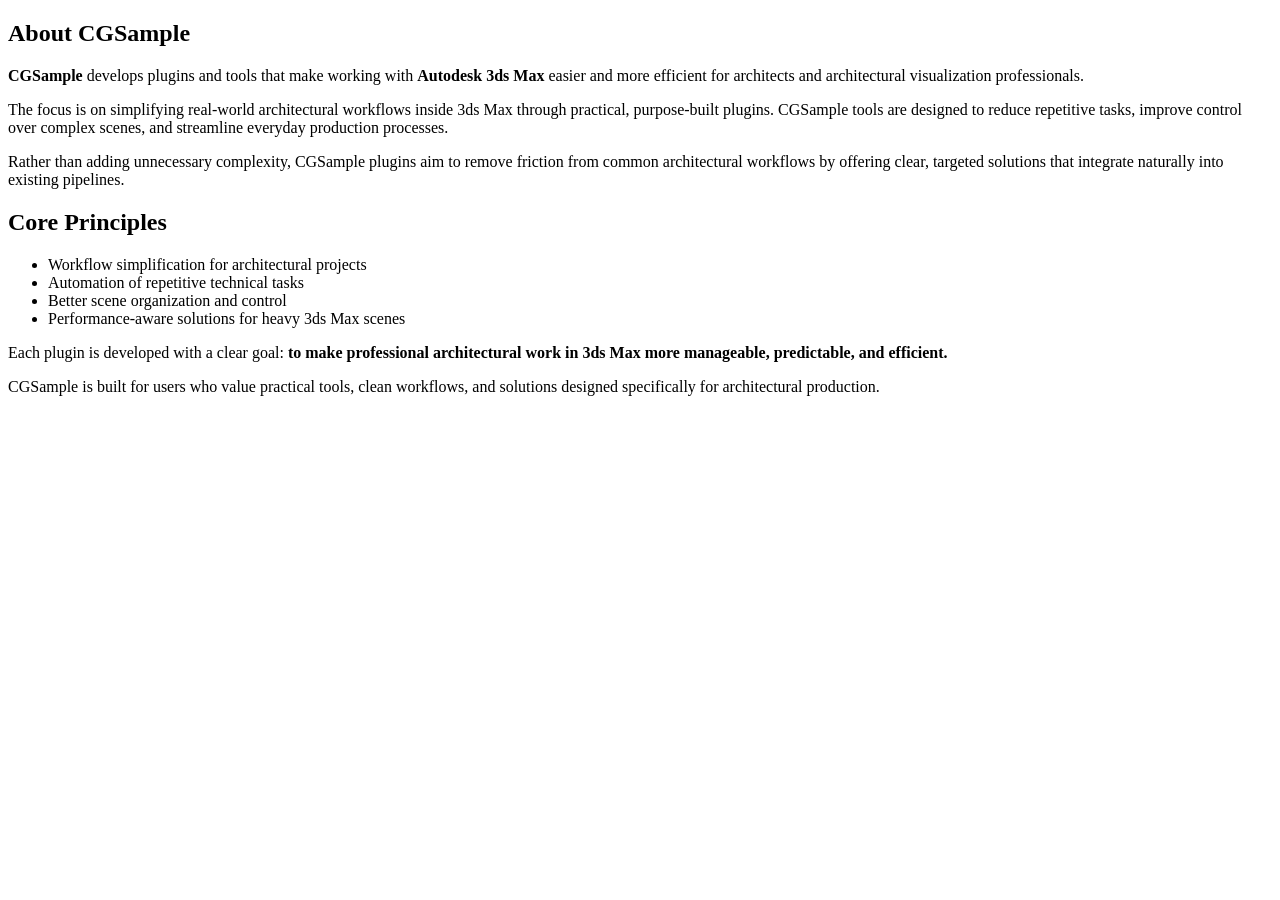
==== about.html @ 7f1b4add "Create about.html" ====
<!DOCTYPE html>
<html lang="en">
<head>
  <meta charset="UTF-8" />
  <meta name="viewport" content="width=device-width, initial-scale=1.0" />
  <title>About CGSample</title>
  <meta name="description" content="CGSample develops plugins that simplify architectural workflows in Autodesk 3ds Max for architects and archviz professionals." />
</head>
<body>

  <main class="about">
    <section class="container">
      <h1>About CGSample</h1>

      <p>
        <strong>CGSample</strong> develops plugins and tools that make working with
        <strong>Autodesk 3ds Max</strong> easier and more efficient for architects and
        architectural visualization professionals.
      </p>

      <p>
        The focus is on simplifying real-world architectural workflows inside 3ds Max
        through practical, purpose-built plugins. CGSample tools are designed to reduce
        repetitive tasks, improve control over complex scenes, and streamline everyday
        production processes.
      </p>

      <p>
        Rather than adding unnecessary complexity, CGSample plugins aim to remove friction
        from common architectural workflows by offering clear, targeted solutions that
        integrate naturally into existing pipelines.
      </p>

      <h2>Core Principles</h2>
      <ul>
        <li>Workflow simplification for architectural projects</li>
        <li>Automation of repetitive technical tasks</li>
        <li>Better scene organization and control</li>
        <li>Performance-aware solutions for heavy 3ds Max scenes</li>
      </ul>

      <p>
        Each plugin is developed with a clear goal:
        <strong>to make professional architectural work in 3ds Max more manageable,
        predictable, and efficient.</strong>
      </p>

      <p>
        CGSample is built for users who value practical tools, clean workflows, and
        solutions designed specifically for architectural production.
      </p>
    </section>
  </main>

</body>
</html>
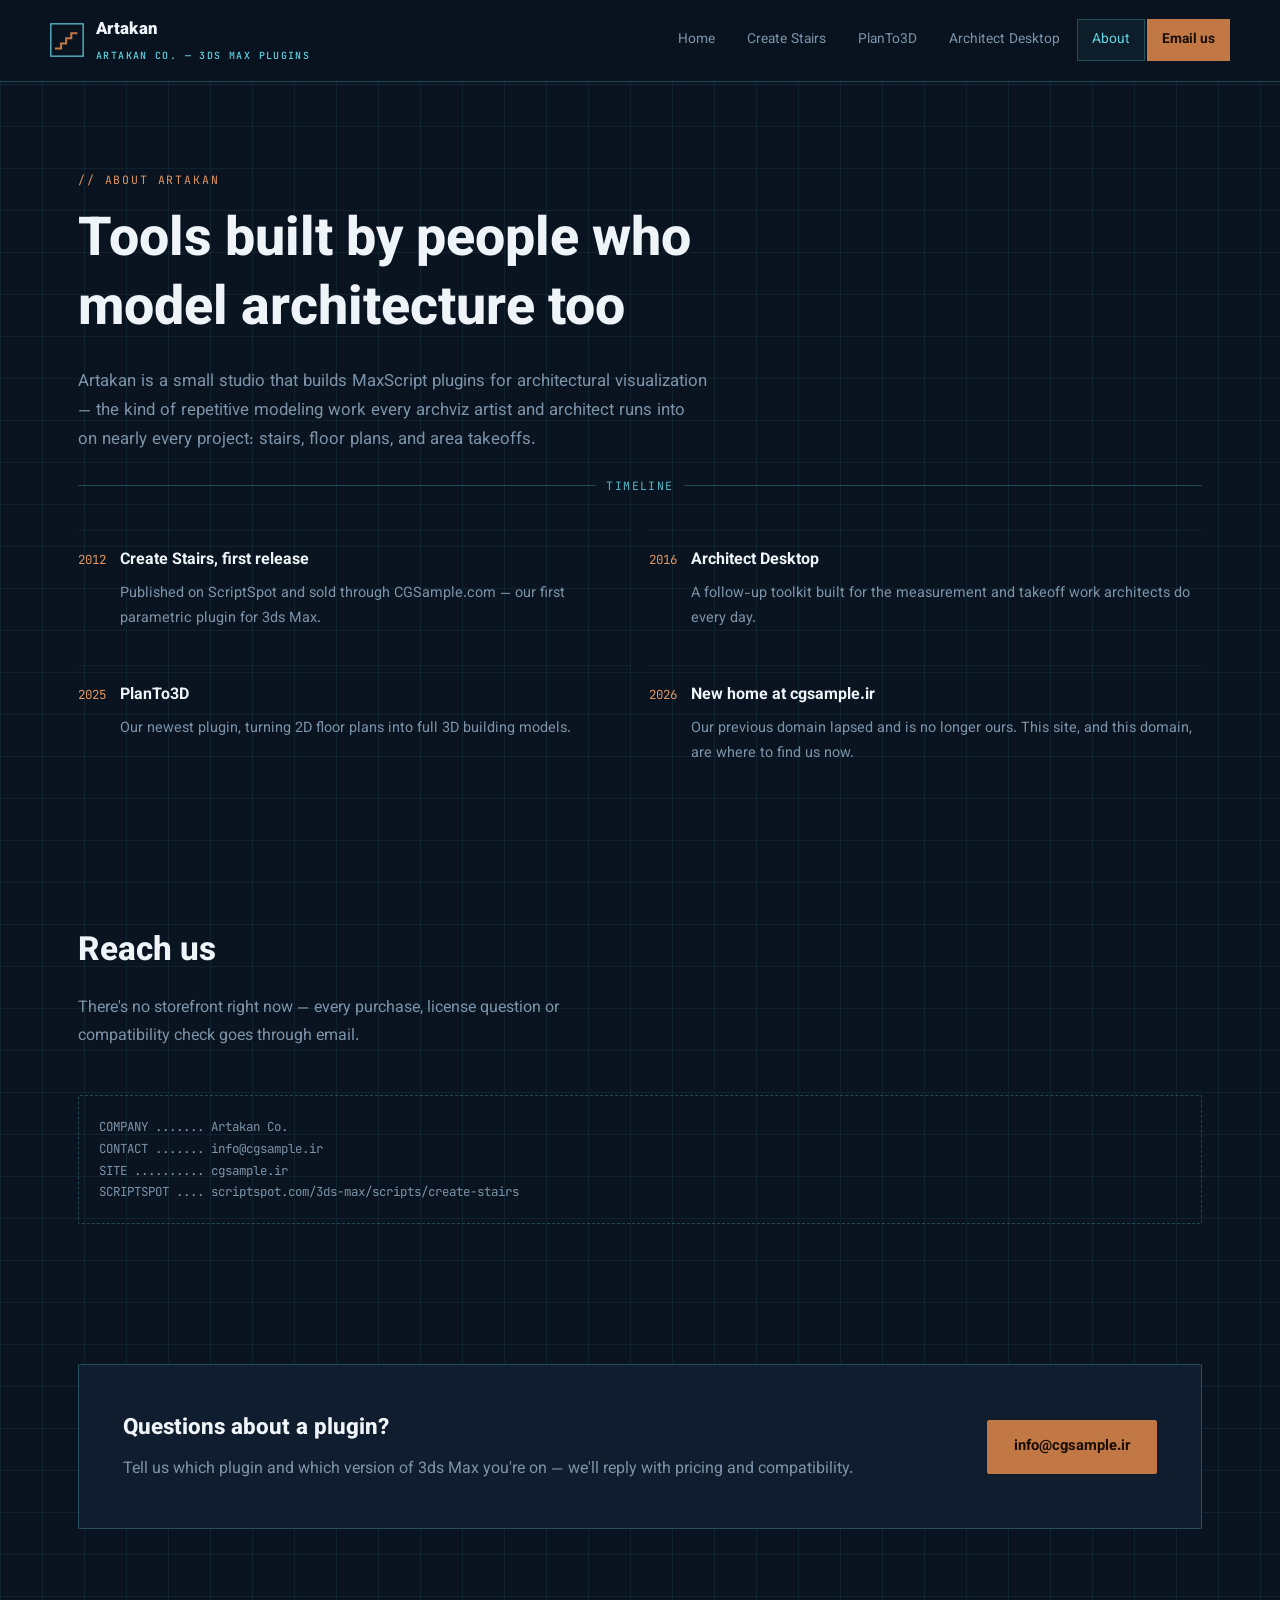
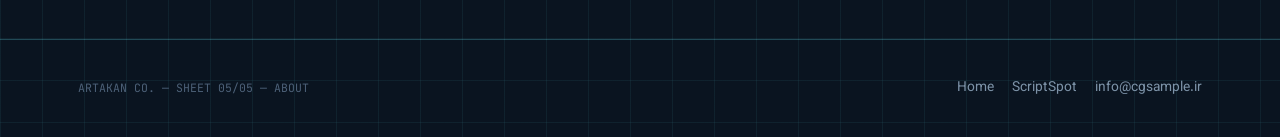
==== commit a3f427a3: "Update about.html" ====
--- a/about.html
+++ b/about.html
@@ -1,56 +1,103 @@
 <!DOCTYPE html>
-<html lang="en">
+<html lang="en" dir="ltr">
 <head>
-  <meta charset="UTF-8" />
-  <meta name="viewport" content="width=device-width, initial-scale=1.0" />
-  <title>About CGSample</title>
-  <meta name="description" content="CGSample develops plugins that simplify architectural workflows in Autodesk 3ds Max for architects and archviz professionals." />
+<meta charset="UTF-8">
+<meta name="viewport" content="width=device-width, initial-scale=1.0">
+<title>About | Artakan</title>
+<meta name="description" content="Artakan builds specialist 3ds Max plugins for architecture. Here's who we are and how to reach us.">
+<link rel="stylesheet" href="assets/style.css">
 </head>
 <body>
 
-  <main class="about">
-    <section class="container">
-      <h1>About CGSample</h1>
+<header class="titleblock">
+  <div class="wrap tb-row">
+    <div class="tb-brand">
+      <svg class="tb-mark" viewBox="0 0 40 40" fill="none">
+        <rect x="1" y="1" width="38" height="38" stroke="#5fd4e0" stroke-width="1.4"/>
+        <path d="M7 30h6v-6h6v-6h6v-6h6" stroke="#c17845" stroke-width="2.4" stroke-linecap="square"/>
+      </svg>
+      <div class="tb-name">Artakan<span>ARTAKAN CO. — 3DS MAX PLUGINS</span></div>
+    </div>
+    <nav class="tb-nav">
+      <a href="index.html">Home</a>
+      <a href="create-stairs.html">Create Stairs</a>
+      <a href="planto3d.html">PlanTo3D</a>
+      <a href="architect-desktop.html">Architect Desktop</a>
+      <a href="about.html" class="active">About</a>
+      <a href="mailto:info@cgsample.ir" class="tb-cta">Email us</a>
+    </nav>
+  </div>
+</header>
 
-      <p>
-        <strong>CGSample</strong> develops plugins and tools that make working with
-        <strong>Autodesk 3ds Max</strong> easier and more efficient for architects and
-        architectural visualization professionals.
-      </p>
+<section class="hero" style="padding-bottom:20px">
+  <div class="wrap">
+    <span class="eyebrow">// ABOUT ARTAKAN</span>
+    <h1 style="max-width:20ch">Tools built by people who model architecture too</h1>
+    <p class="lead" style="max-width:70ch">Artakan is a small studio that builds MaxScript plugins for architectural visualization — the kind of repetitive modeling work every archviz artist and architect runs into on nearly every project: stairs, floor plans, and area takeoffs.</p>
+  </div>
+</section>
 
-      <p>
-        The focus is on simplifying real-world architectural workflows inside 3ds Max
-        through practical, purpose-built plugins. CGSample tools are designed to reduce
-        repetitive tasks, improve control over complex scenes, and streamline everyday
-        production processes.
-      </p>
+<section style="padding-top:0">
+  <div class="wrap">
+    <div class="dim"><span class="dim-label">TIMELINE</span></div>
+    <div class="feature-list">
+      <div class="feature">
+        <span class="idx">2012</span>
+        <div><h4>Create Stairs, first release</h4><p>Published on ScriptSpot and sold through CGSample.com — our first parametric plugin for 3ds Max.</p></div>
+      </div>
+      <div class="feature">
+        <span class="idx">2016</span>
+        <div><h4>Architect Desktop</h4><p>A follow-up toolkit built for the measurement and takeoff work architects do every day.</p></div>
+      </div>
+      <div class="feature">
+        <span class="idx">2025</span>
+        <div><h4>PlanTo3D</h4><p>Our newest plugin, turning 2D floor plans into full 3D building models.</p></div>
+      </div>
+      <div class="feature">
+        <span class="idx">2026</span>
+        <div><h4>New home at cgsample.ir</h4><p>Our previous domain lapsed and is no longer ours. This site, and this domain, are where to find us now.</p></div>
+      </div>
+    </div>
+  </div>
+</section>
 
-      <p>
-        Rather than adding unnecessary complexity, CGSample plugins aim to remove friction
-        from common architectural workflows by offering clear, targeted solutions that
-        integrate naturally into existing pipelines.
-      </p>
+<section>
+  <div class="wrap">
+    <div class="section-head">
+      <h2>Reach us</h2>
+      <p>There's no storefront right now — every purchase, license question or compatibility check goes through email.</p>
+    </div>
+    <div class="stamp">
+      COMPANY ....... Artakan Co.<br>
+      CONTACT ....... info@cgsample.ir<br>
+      SITE .......... cgsample.ir<br>
+      SCRIPTSPOT .... scriptspot.com/3ds-max/scripts/create-stairs
+    </div>
+  </div>
+</section>
 
-      <h2>Core Principles</h2>
-      <ul>
-        <li>Workflow simplification for architectural projects</li>
-        <li>Automation of repetitive technical tasks</li>
-        <li>Better scene organization and control</li>
-        <li>Performance-aware solutions for heavy 3ds Max scenes</li>
-      </ul>
+<section>
+  <div class="wrap">
+    <div class="cta-band">
+      <div>
+        <h3>Questions about a plugin?</h3>
+        <p>Tell us which plugin and which version of 3ds Max you're on — we'll reply with pricing and compatibility.</p>
+      </div>
+      <a href="mailto:info@cgsample.ir" class="btn btn-primary">info@cgsample.ir</a>
+    </div>
+  </div>
+</section>
 
-      <p>
-        Each plugin is developed with a clear goal:
-        <strong>to make professional architectural work in 3ds Max more manageable,
-        predictable, and efficient.</strong>
-      </p>
-
-      <p>
-        CGSample is built for users who value practical tools, clean workflows, and
-        solutions designed specifically for architectural production.
-      </p>
-    </section>
-  </main>
+<footer>
+  <div class="wrap foot-row">
+    <span class="mono">ARTAKAN CO. — SHEET 05/05 — ABOUT</span>
+    <div class="foot-links">
+      <a href="index.html">Home</a>
+      <a href="https://www.scriptspot.com/3ds-max/scripts/create-stairs">ScriptSpot</a>
+      <a href="mailto:info@cgsample.ir">info@cgsample.ir</a>
+    </div>
+  </div>
+</footer>
 
 </body>
 </html>
--- a/assets/style.css
+++ b/assets/style.css
@@ -0,0 +1,226 @@
+/* ===========================================================
+   Artakan Company — design tokens
+   Concept: the site itself is a drafting sheet. Every plugin
+   is an architectural drawing: grid paper, dimension lines,
+   a title block, and a staircase that draws itself.
+   =========================================================== */
+
+@import url('https://fonts.googleapis.com/css2?family=Vazirmatn:wght@400;500;700;800;900&family=JetBrains+Mono:wght@400;500;700&display=swap');
+
+:root{
+  --bg-deep:      #0a1420;
+  --bg-panel:     #101d2e;
+  --bg-panel-2:   #0d1826;
+  --line-cyan:    #5fd4e0;
+  --line-cyan-dim:rgba(95,212,224,.28);
+  --grid-line:    rgba(95,212,224,.07);
+  --copper:       #c17845;
+  --copper-bright:#e0955f;
+  --text-primary: #eef4f8;
+  --text-muted:   #7d93a8;
+  --text-dim:     #4d6178;
+  --radius: 2px;
+}
+
+*{ box-sizing:border-box; }
+html{ scroll-behavior:smooth; }
+
+body{
+  margin:0;
+  background:
+    linear-gradient(var(--grid-line) 1px, transparent 1px),
+    linear-gradient(90deg, var(--grid-line) 1px, transparent 1px),
+    var(--bg-deep);
+  background-size: 42px 42px, 42px 42px, auto;
+  color:var(--text-primary);
+  font-family:'Vazirmatn', sans-serif;
+  direction:ltr;
+  line-height:1.75;
+}
+
+.mono{ font-family:'JetBrains Mono', monospace; direction:ltr; }
+
+a{ color:inherit; text-decoration:none; }
+img{ max-width:100%; display:block; }
+h1,h2,h3{ margin:0; font-weight:800; }
+p{ margin:0; }
+
+.wrap{ max-width:1180px; margin:0 auto; padding:0 28px; }
+
+/* ---------- title-block header ---------- */
+header.titleblock{
+  border-bottom:1px solid var(--line-cyan-dim);
+  background:rgba(10,20,32,.88);
+  backdrop-filter:blur(6px);
+  position:sticky; top:0; z-index:50;
+}
+.tb-row{
+  display:flex; align-items:center; justify-content:space-between;
+  padding:16px 0;
+}
+.tb-brand{ display:flex; align-items:center; gap:12px; }
+.tb-mark{ width:34px; height:34px; flex:none; }
+.tb-name{ font-weight:900; font-size:1.05rem; letter-spacing:.02em; }
+.tb-name span{ display:block; font-family:'JetBrains Mono',monospace; direction:ltr; font-size:.62rem; font-weight:500; color:var(--line-cyan); letter-spacing:.14em; margin-top:2px; }
+
+nav.tb-nav{ display:flex; gap:2px; align-items:center; }
+nav.tb-nav a{
+  font-size:.86rem; padding:8px 14px; border:1px solid transparent;
+  color:var(--text-muted); transition:.15s;
+}
+nav.tb-nav a:hover, nav.tb-nav a.active{
+  color:var(--line-cyan); border-color:var(--line-cyan-dim);
+  background:rgba(95,212,224,.05);
+}
+.tb-cta{
+  background:var(--copper) !important; color:#1a0e06 !important; font-weight:700;
+  border-color:var(--copper) !important;
+}
+.tb-cta:hover{ background:var(--copper-bright) !important; }
+
+/* ---------- dimension-line divider (structural device) ---------- */
+.dim{
+  display:flex; align-items:center; gap:10px;
+  color:var(--line-cyan); margin:0 0 34px;
+  font-family:'JetBrains Mono',monospace; font-size:.72rem; letter-spacing:.12em;
+  direction:ltr;
+}
+.dim::before, .dim::after{ content:''; flex:1; height:1px; background:var(--line-cyan-dim); position:relative; }
+.dim::before{ margin-left:0; }
+.dim-label{ white-space:nowrap; opacity:.85; }
+
+/* ---------- hero ---------- */
+.hero{ padding:88px 0 60px; position:relative; overflow:hidden; }
+.hero-grid{ display:grid; grid-template-columns:1.05fr .95fr; gap:56px; align-items:center; }
+.eyebrow{
+  font-family:'JetBrains Mono',monospace; direction:ltr; text-align:left;
+  font-size:.72rem; letter-spacing:.16em; color:var(--copper-bright);
+  margin-bottom:18px; display:block;
+}
+.hero h1{ font-size:clamp(2.1rem,4.2vw,3.4rem); line-height:1.28; }
+.hero h1 em{ font-style:normal; color:var(--line-cyan); }
+.hero p.lead{ color:var(--text-muted); font-size:1.05rem; margin-top:22px; max-width:52ch; }
+.hero-actions{ display:flex; gap:14px; margin-top:34px; flex-wrap:wrap; }
+
+.btn{
+  display:inline-flex; align-items:center; gap:8px;
+  padding:13px 26px; border-radius:var(--radius); font-weight:700; font-size:.92rem;
+  border:1px solid var(--line-cyan-dim); transition:.15s;
+}
+.btn-primary{ background:var(--copper); color:#1a0e06; border-color:var(--copper); }
+.btn-primary:hover{ background:var(--copper-bright); transform:translateY(-1px); }
+.btn-ghost{ color:var(--line-cyan); }
+.btn-ghost:hover{ background:rgba(95,212,224,.08); }
+
+/* staircase blueprint drawing */
+.blueprint-card{
+  border:1px solid var(--line-cyan-dim); background:var(--bg-panel);
+  border-radius:var(--radius); padding:22px; position:relative;
+}
+.blueprint-card .tag{
+  position:absolute; top:-1px; right:-1px; background:var(--line-cyan); color:#04141a;
+  font-family:'JetBrains Mono',monospace; font-size:.62rem; font-weight:700;
+  padding:4px 10px; letter-spacing:.08em; direction:ltr;
+}
+.stair-draw path, .stair-draw line{
+  stroke-dasharray: 900; stroke-dashoffset:900;
+  animation: draw 2.6s ease forwards;
+}
+.stair-draw .dim-text{ opacity:0; animation: fadein .6s ease forwards; animation-delay:2.2s; }
+@keyframes draw{ to{ stroke-dashoffset:0; } }
+@keyframes fadein{ to{ opacity:1; } }
+@media (prefers-reduced-motion:reduce){
+  .stair-draw path, .stair-draw line{ animation:none; stroke-dashoffset:0; }
+  .stair-draw .dim-text{ animation:none; opacity:1; }
+}
+
+/* ---------- sections ---------- */
+section{ padding:70px 0; }
+.section-head{ max-width:64ch; margin-bottom:44px; }
+.section-head h2{ font-size:clamp(1.5rem,2.6vw,2.1rem); }
+.section-head p{ color:var(--text-muted); margin-top:14px; }
+
+/* product cards */
+.grid-3{ display:grid; grid-template-columns:repeat(3,1fr); gap:22px; }
+.card{
+  background:var(--bg-panel); border:1px solid var(--line-cyan-dim);
+  border-radius:var(--radius); padding:26px; display:flex; flex-direction:column; gap:16px;
+  transition:.2s; position:relative; overflow:hidden;
+}
+.card:hover{ border-color:var(--line-cyan); transform:translateY(-3px); }
+.card .num{ font-family:'JetBrains Mono',monospace; color:var(--line-cyan); font-size:.72rem; letter-spacing:.1em; direction:ltr; }
+.card h3{ font-size:1.2rem; }
+.card p{ color:var(--text-muted); font-size:.94rem; }
+.card .status{
+  font-family:'JetBrains Mono',monospace; font-size:.66rem; direction:ltr;
+  color:var(--copper-bright); letter-spacing:.08em; margin-top:auto;
+}
+.card-link{ font-size:.86rem; color:var(--line-cyan); display:inline-flex; align-items:center; gap:6px; }
+
+/* feature list with dimension tick style */
+.feature-list{ display:grid; grid-template-columns:repeat(2,1fr); gap:18px; }
+.feature{ display:flex; gap:14px; align-items:flex-start; padding:16px 0; border-top:1px solid var(--grid-line); }
+.feature .idx{ font-family:'JetBrains Mono',monospace; color:var(--copper-bright); font-size:.78rem; padding-top:2px; direction:ltr; }
+.feature h4{ font-size:1rem; margin:0 0 6px; font-weight:700; }
+.feature p{ color:var(--text-muted); font-size:.9rem; }
+
+/* product hero image panel */
+.shot{
+  border:1px solid var(--line-cyan-dim); background:var(--bg-panel); border-radius:var(--radius);
+  padding:14px;
+}
+.shot img{ border-radius:1px; }
+
+/* CTA band */
+.cta-band{
+  background:var(--bg-panel); border:1px solid var(--line-cyan-dim); border-radius:var(--radius);
+  padding:44px; display:flex; align-items:center; justify-content:space-between; gap:24px; flex-wrap:wrap;
+}
+.cta-band h3{ font-size:1.4rem; }
+.cta-band p{ color:var(--text-muted); margin-top:8px; }
+
+/* about page bits */
+.stamp{
+  border:1px dashed var(--line-cyan-dim); padding:20px; border-radius:var(--radius);
+  font-family:'JetBrains Mono',monospace; font-size:.78rem; color:var(--text-muted); direction:ltr;
+  text-align:left;
+}
+
+/* footer as title-block stamp */
+footer{ border-top:1px solid var(--line-cyan-dim); padding:36px 0; margin-top:40px; }
+.foot-row{ display:flex; justify-content:space-between; flex-wrap:wrap; gap:18px; align-items:center; }
+.foot-row .mono{ color:var(--text-dim); font-size:.72rem; }
+.foot-links{ display:flex; gap:18px; }
+.foot-links a{ color:var(--text-muted); font-size:.86rem; }
+.foot-links a:hover{ color:var(--line-cyan); }
+
+/* video / tutorial cards */
+.grid-2{ display:grid; grid-template-columns:repeat(2,1fr); gap:22px; }
+.video-card{
+  background:var(--bg-panel); border:1px solid var(--line-cyan-dim); border-radius:var(--radius);
+  overflow:hidden; display:block; transition:.2s;
+}
+.video-card:hover{ border-color:var(--line-cyan); transform:translateY(-3px); }
+.video-thumb{ position:relative; aspect-ratio:16/9; background:#04141a; overflow:hidden; }
+.video-thumb img{ width:100%; height:100%; object-fit:cover; }
+.video-play{
+  position:absolute; inset:0; display:flex; align-items:center; justify-content:center;
+}
+.video-play svg{ width:52px; height:52px; filter:drop-shadow(0 2px 6px rgba(0,0,0,.5)); }
+.video-body{ padding:16px 18px; }
+.video-body h4{ font-size:.98rem; font-weight:700; margin:0 0 8px; line-height:1.4; }
+.video-meta{
+  display:flex; align-items:center; justify-content:space-between;
+  font-family:'JetBrains Mono',monospace; font-size:.68rem; letter-spacing:.06em; direction:ltr;
+}
+.video-meta .src{ color:var(--copper-bright); }
+.video-meta .watch{ color:var(--line-cyan); }
+
+@media (max-width:860px){
+  .hero-grid{ grid-template-columns:1fr; }
+  .grid-3{ grid-template-columns:1fr; }
+  .grid-2{ grid-template-columns:1fr; }
+  .feature-list{ grid-template-columns:1fr; }
+  nav.tb-nav{ display:none; }
+  .cta-band{ flex-direction:column; align-items:flex-start; }
+}
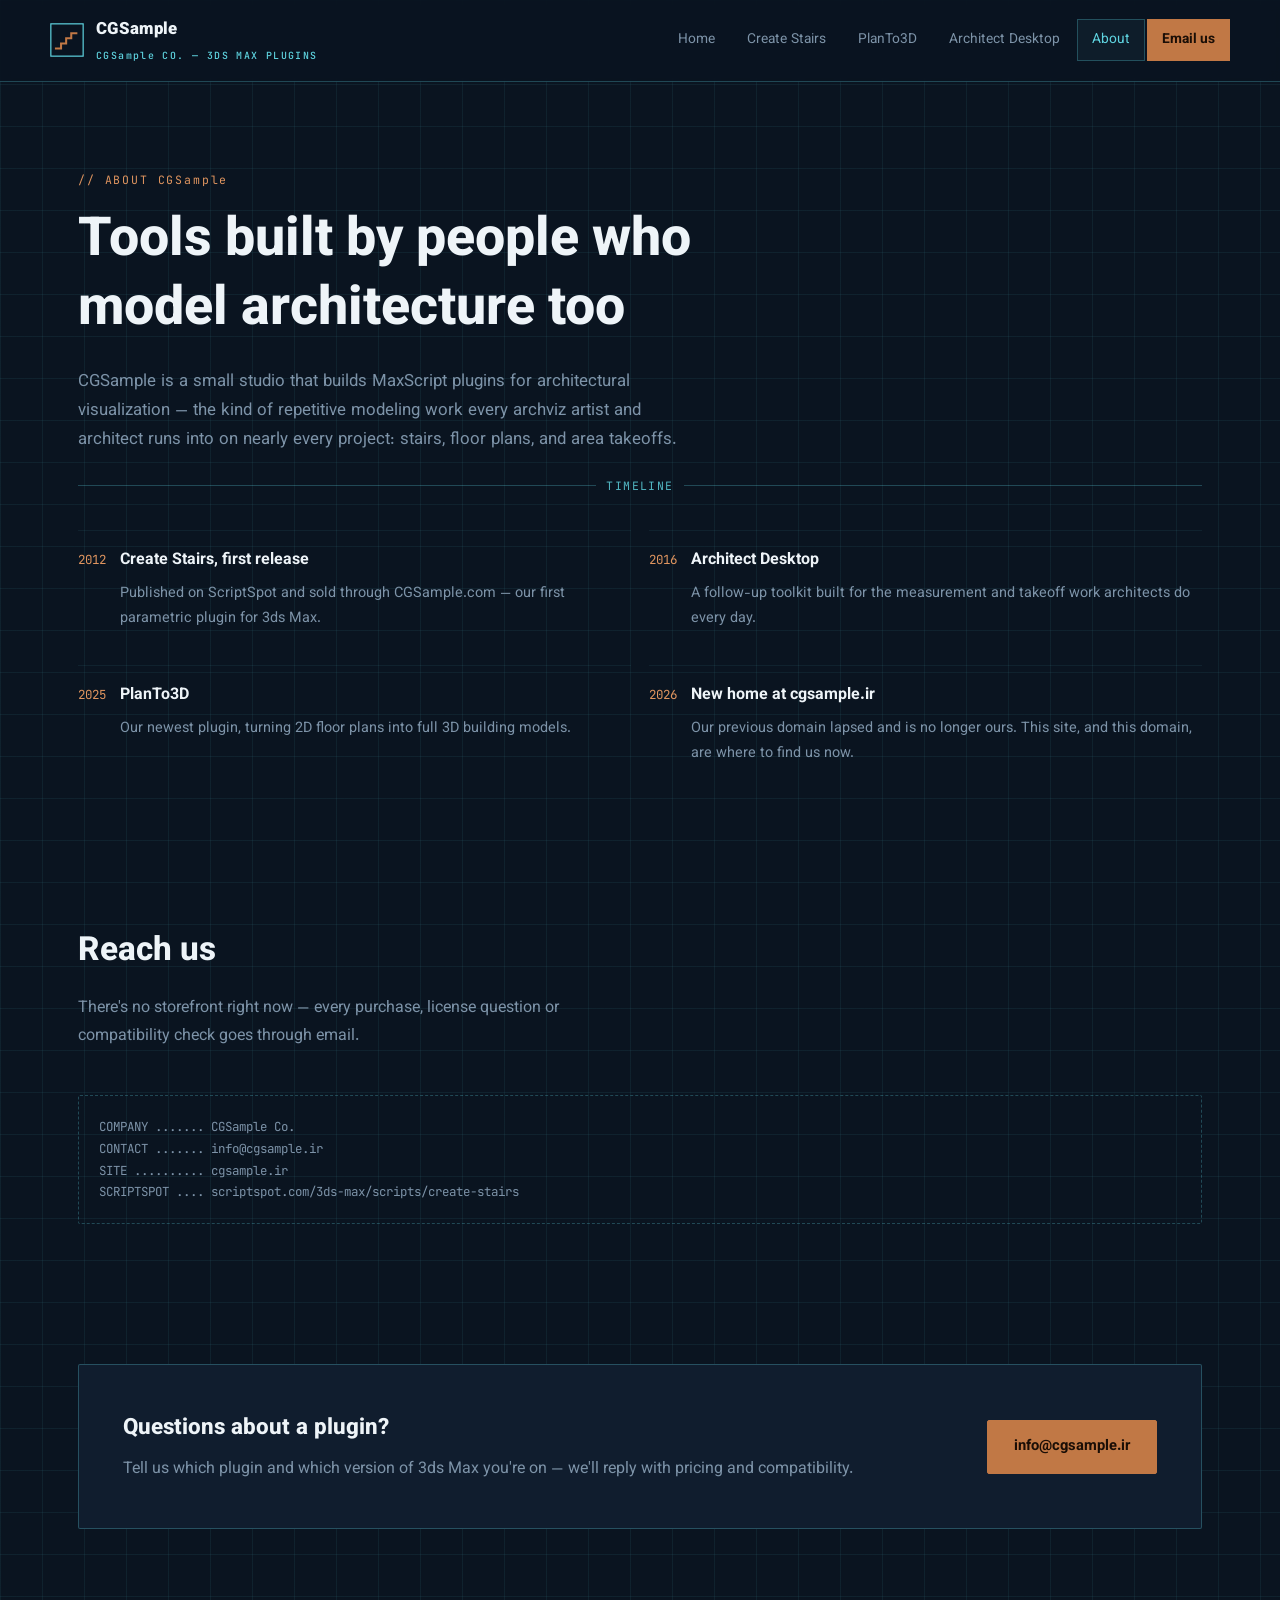
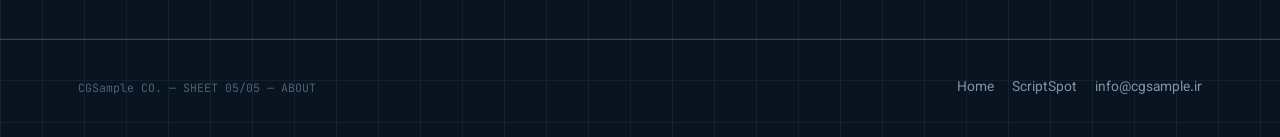
==== commit 0d3cffe7: "Update about.html" ====
--- a/about.html
+++ b/about.html
@@ -3,8 +3,11 @@
 <head>
 <meta charset="UTF-8">
 <meta name="viewport" content="width=device-width, initial-scale=1.0">
-<title>About | Artakan</title>
-<meta name="description" content="Artakan builds specialist 3ds Max plugins for architecture. Here's who we are and how to reach us.">
+<title>About | CGSample</title>
+<meta name="description" content="CGSample builds specialist 3ds Max plugins for architecture. Here's who we are and how to reach us.">
+<link rel="icon" href="/assets/favicon.ico" sizes="any">
+<link rel="icon" type="image/png" sizes="32x32" href="/assets/favicon-32.png">
+<link rel="apple-touch-icon" sizes="180x180" href="/assets/favicon-180.png">
 <link rel="stylesheet" href="assets/style.css">
 </head>
 <body>
@@ -16,14 +19,14 @@
         <rect x="1" y="1" width="38" height="38" stroke="#5fd4e0" stroke-width="1.4"/>
         <path d="M7 30h6v-6h6v-6h6v-6h6" stroke="#c17845" stroke-width="2.4" stroke-linecap="square"/>
       </svg>
-      <div class="tb-name">Artakan<span>ARTAKAN CO. — 3DS MAX PLUGINS</span></div>
+      <div class="tb-name">CGSample<span>CGSample CO. — 3DS MAX PLUGINS</span></div>
     </div>
     <nav class="tb-nav">
-      <a href="index.html">Home</a>
-      <a href="create-stairs.html">Create Stairs</a>
+      <a href="/">Home</a>
+      <a href="/plugin/artakan-create-stairs">Create Stairs</a>
       <a href="planto3d.html">PlanTo3D</a>
       <a href="architect-desktop.html">Architect Desktop</a>
-      <a href="about.html" class="active">About</a>
+      <a href="about" class="active">About</a>
       <a href="mailto:info@cgsample.ir" class="tb-cta">Email us</a>
     </nav>
   </div>
@@ -31,9 +34,9 @@
 
 <section class="hero" style="padding-bottom:20px">
   <div class="wrap">
-    <span class="eyebrow">// ABOUT ARTAKAN</span>
+    <span class="eyebrow">// ABOUT CGSample</span>
     <h1 style="max-width:20ch">Tools built by people who model architecture too</h1>
-    <p class="lead" style="max-width:70ch">Artakan is a small studio that builds MaxScript plugins for architectural visualization — the kind of repetitive modeling work every archviz artist and architect runs into on nearly every project: stairs, floor plans, and area takeoffs.</p>
+    <p class="lead" style="max-width:70ch">CGSample is a small studio that builds MaxScript plugins for architectural visualization — the kind of repetitive modeling work every archviz artist and architect runs into on nearly every project: stairs, floor plans, and area takeoffs.</p>
   </div>
 </section>
 
@@ -68,7 +71,7 @@
       <p>There's no storefront right now — every purchase, license question or compatibility check goes through email.</p>
     </div>
     <div class="stamp">
-      COMPANY ....... Artakan Co.<br>
+      COMPANY ....... CGSample Co.<br>
       CONTACT ....... info@cgsample.ir<br>
       SITE .......... cgsample.ir<br>
       SCRIPTSPOT .... scriptspot.com/3ds-max/scripts/create-stairs
@@ -90,9 +93,9 @@
 
 <footer>
   <div class="wrap foot-row">
-    <span class="mono">ARTAKAN CO. — SHEET 05/05 — ABOUT</span>
+    <span class="mono">CGSample CO. — SHEET 05/05 — ABOUT</span>
     <div class="foot-links">
-      <a href="index.html">Home</a>
+      <a href="/">Home</a>
       <a href="https://www.scriptspot.com/3ds-max/scripts/create-stairs">ScriptSpot</a>
       <a href="mailto:info@cgsample.ir">info@cgsample.ir</a>
     </div>
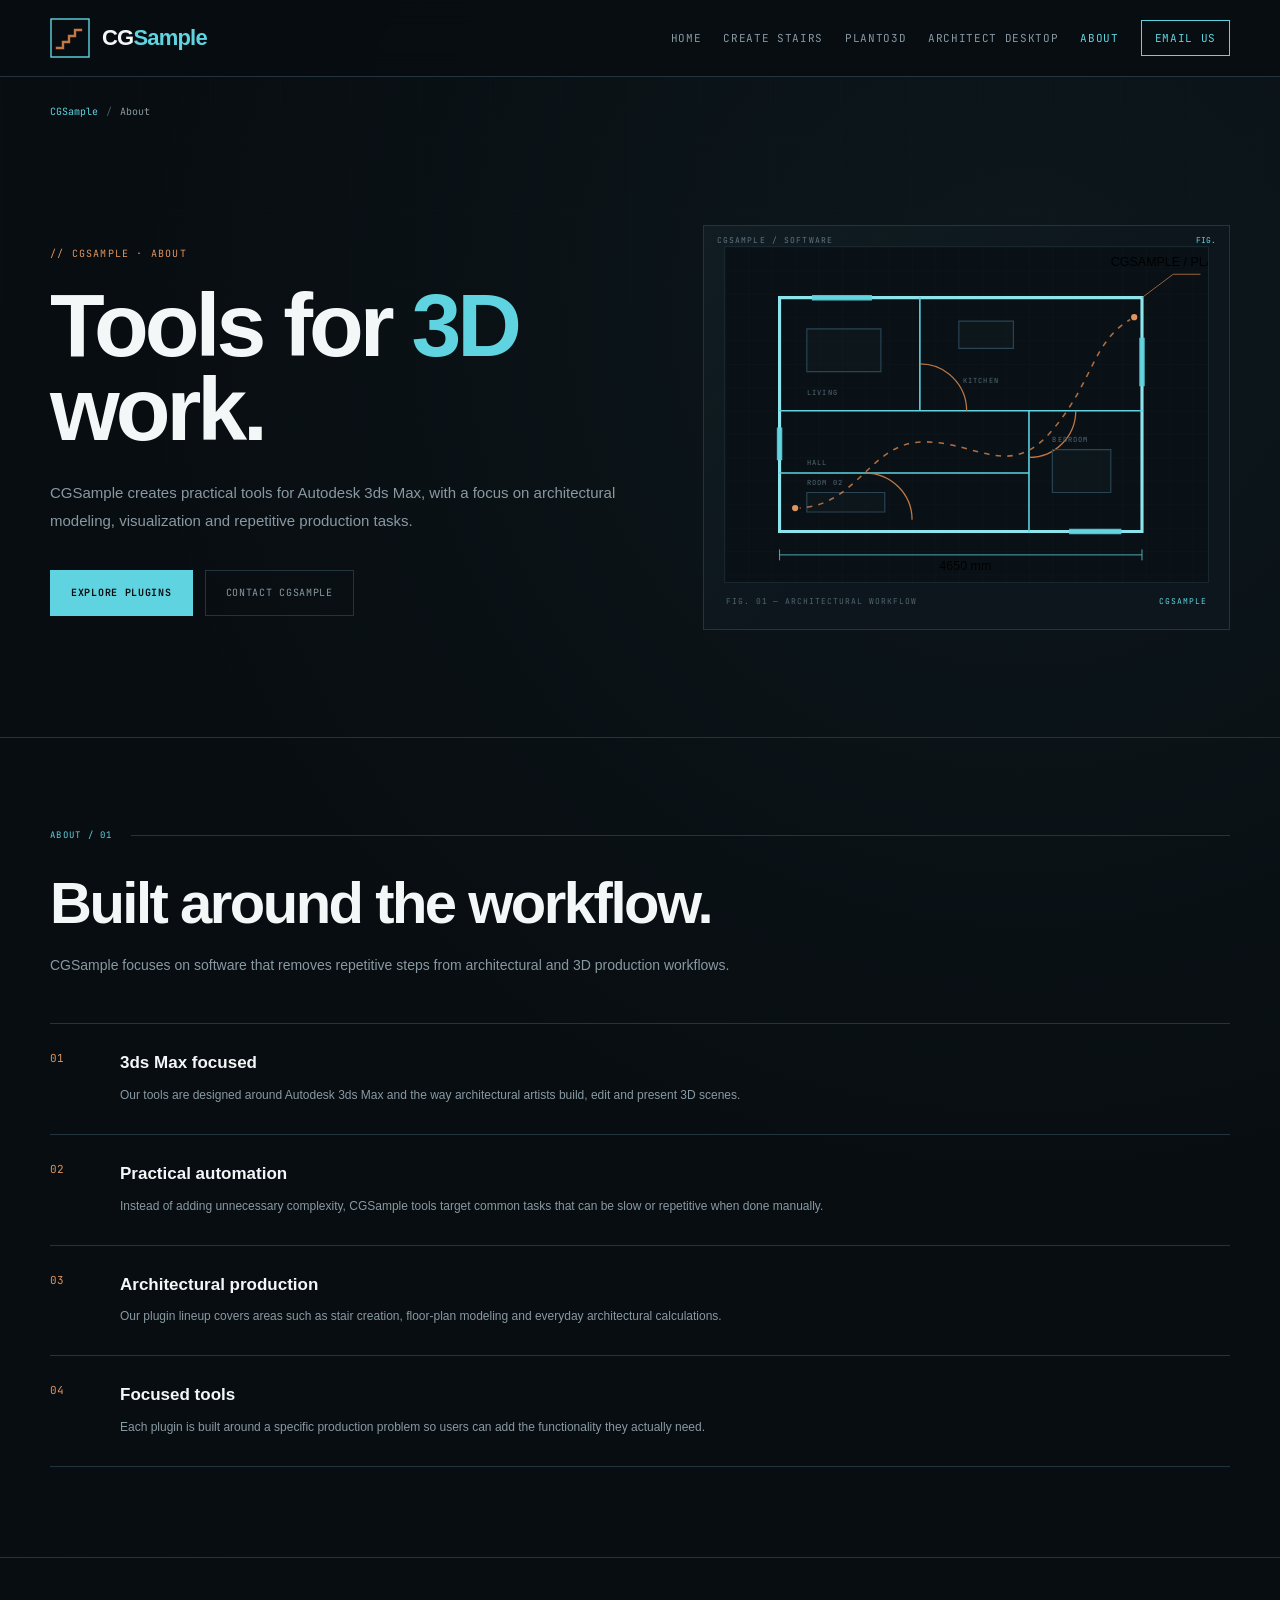
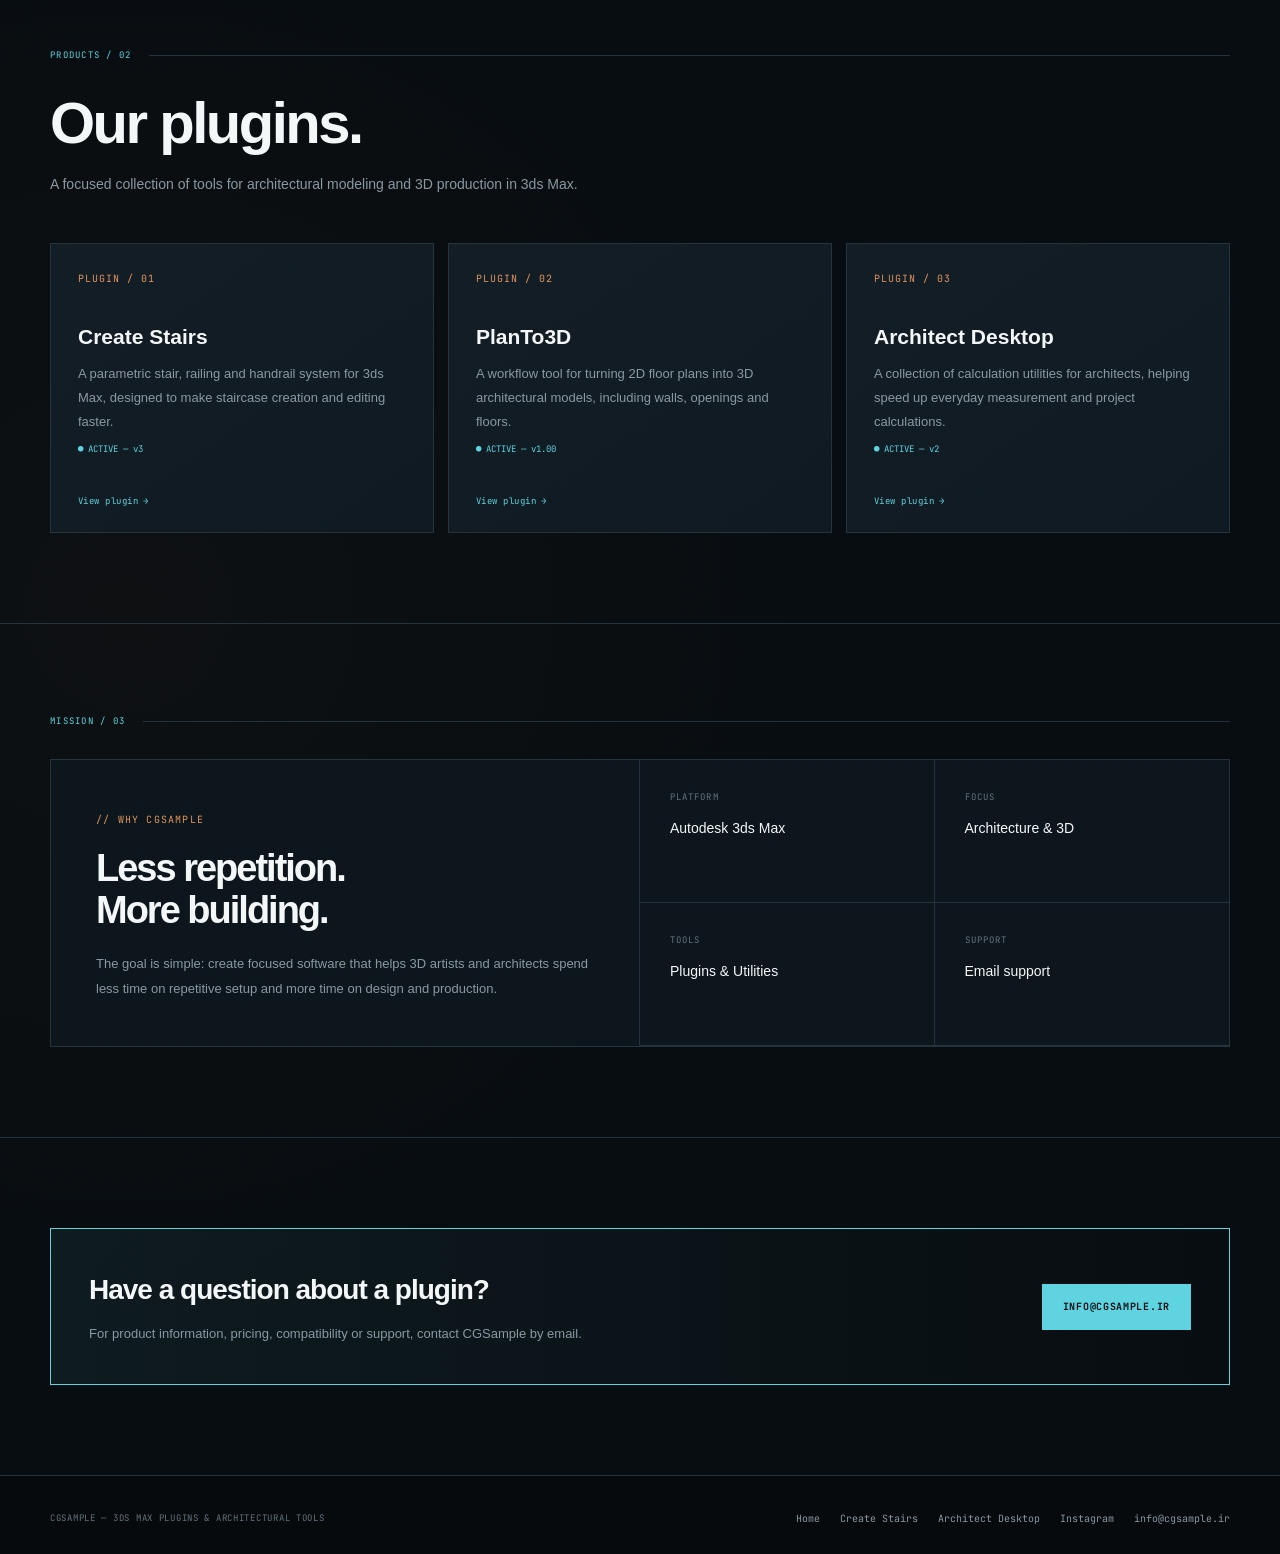
==== commit 6d28d0a0: "Add files via upload" ====
--- a/about.html
+++ b/about.html
@@ -1,106 +1,115 @@
 <!DOCTYPE html>
 <html lang="en" dir="ltr">
 <head>
-<meta charset="UTF-8">
-<meta name="viewport" content="width=device-width, initial-scale=1.0">
-<title>About | CGSample</title>
-<meta name="description" content="CGSample builds specialist 3ds Max plugins for architecture. Here's who we are and how to reach us.">
-<link rel="icon" href="/assets/favicon.ico" sizes="any">
-<link rel="icon" type="image/png" sizes="32x32" href="/assets/favicon-32.png">
-<link rel="apple-touch-icon" sizes="180x180" href="/assets/favicon-180.png">
-<link rel="stylesheet" href="assets/style.css">
+  <meta charset="UTF-8">
+  <meta name="viewport" content="width=device-width, initial-scale=1.0">
+  <title>About CGSample | 3ds Max Plugins & Architectural Tools</title>
+  <meta name="description" content="Learn about CGSample, a developer of 3ds Max plugins and architectural workflow tools including Create Stairs, PlanTo3D and Architect Desktop.">
+  <meta name="author" content="CGSample">
+  <meta name="robots" content="index, follow, max-image-preview:large">
+  <meta name="theme-color" content="#080d11">
+  <link rel="canonical" href="https://cgsample.ir/about">
+  <link rel="icon" href="assets/favicon.ico" sizes="any">
+  <link rel="icon" type="image/png" sizes="32x32" href="assets/favicon-32.png">
+  <link rel="apple-touch-icon" sizes="180x180" href="assets/favicon-180.png">
+  <link rel="stylesheet" href="assets/style.css">
+  <meta property="og:type" content="website">
+  <meta property="og:title" content="About CGSample | 3ds Max Plugins & Architectural Tools">
+  <meta property="og:description" content="CGSample develops practical 3ds Max plugins and architectural workflow tools for artists, architects and designers.">
+  <meta property="og:url" content="https://cgsample.ir/about">
+  <meta property="og:site_name" content="CGSample">
+  <meta property="og:image" content="https://cgsample.ir/assets/og-image.jpg">
+  <meta property="og:image:alt" content="CGSample — 3ds Max plugins and architectural tools">
+  <meta name="twitter:card" content="summary_large_image">
+  <meta name="twitter:title" content="About CGSample | 3ds Max Plugins & Architectural Tools">
+  <meta name="twitter:description" content="CGSample develops practical 3ds Max plugins and architectural workflow tools.">
+  <meta name="twitter:image" content="https://cgsample.ir/assets/og-image.jpg">
+  <script type="application/ld+json">{"@context":"https://schema.org","@type":"Organization","name":"CGSample","url":"https://cgsample.ir/","logo":"https://cgsample.ir/assets/favicon-180.png","email":"info@cgsample.ir","sameAs":["https://www.instagram.com/cgsample/"]}</script>
+  <script type="application/ld+json">{"@context":"https://schema.org","@type":"WebPage","name":"About CGSample","url":"https://cgsample.ir/about","description":"About CGSample and its 3ds Max plugins and architectural workflow tools.","isPartOf":{"@type":"WebSite","name":"CGSample","url":"https://cgsample.ir/"}}</script>
 </head>
 <body>
-
 <header class="titleblock">
   <div class="wrap tb-row">
-    <div class="tb-brand">
-      <svg class="tb-mark" viewBox="0 0 40 40" fill="none">
-        <rect x="1" y="1" width="38" height="38" stroke="#5fd4e0" stroke-width="1.4"/>
-        <path d="M7 30h6v-6h6v-6h6v-6h6" stroke="#c17845" stroke-width="2.4" stroke-linecap="square"/>
-      </svg>
-      <div class="tb-name">CGSample<span>CGSample CO. — 3DS MAX PLUGINS</span></div>
-    </div>
-    <nav class="tb-nav">
-      <a href="/">Home</a>
-      <a href="/plugin/artakan-create-stairs">Create Stairs</a>
-      <a href="planto3d.html">PlanTo3D</a>
-      <a href="architect-desktop.html">Architect Desktop</a>
-      <a href="about" class="active">About</a>
-      <a href="mailto:info@cgsample.ir" class="tb-cta">Email us</a>
-    </nav>
+    <a href="/" class="tb-brand" aria-label="CGSample Home"><svg class="tb-mark" viewBox="0 0 40 40" fill="none" aria-hidden="true"><rect x="1" y="1" width="38" height="38" stroke="#5fd4e0" stroke-width="1.4"/><path d="M7 30h6v-6h6v-6h6v-6h6" stroke="#c17845" stroke-width="2.4" stroke-linecap="square"/></svg><span class="logo">CG<span>Sample</span></span></a>
+    <nav class="tb-nav" aria-label="Main navigation"><a href="/">Home</a><a href="/plugin/artakan-create-stairs">Create Stairs</a><a href="/plugin/planto3d">PlanTo3D</a><a href="/plugin/artakan-architect-desktop">Architect Desktop</a><a href="/about" class="active">About</a><a href="mailto:info@cgsample.ir" class="tb-cta">Email us</a></nav>
   </div>
 </header>
 
-<section class="hero" style="padding-bottom:20px">
-  <div class="wrap">
-    <span class="eyebrow">// ABOUT CGSample</span>
-    <h1 style="max-width:20ch">Tools built by people who model architecture too</h1>
-    <p class="lead" style="max-width:70ch">CGSample is a small studio that builds MaxScript plugins for architectural visualization — the kind of repetitive modeling work every archviz artist and architect runs into on nearly every project: stairs, floor plans, and area takeoffs.</p>
-  </div>
-</section>
+<main>
+  <div class="wrap breadcrumb"><a href="/">CGSample</a><span>/</span>About</div>
 
-<section style="padding-top:0">
-  <div class="wrap">
-    <div class="dim"><span class="dim-label">TIMELINE</span></div>
-    <div class="feature-list">
-      <div class="feature">
-        <span class="idx">2012</span>
-        <div><h4>Create Stairs, first release</h4><p>Published on ScriptSpot and sold through CGSample.com — our first parametric plugin for 3ds Max.</p></div>
+  <section class="hero">
+    <div class="wrap hero-grid">
+      <div>
+        <span class="eyebrow">// CGSAMPLE · ABOUT</span>
+        <h1>Tools for <em>3D</em> work.</h1>
+        <p class="lead">CGSample creates practical tools for Autodesk 3ds Max, with a focus on architectural modeling, visualization and repetitive production tasks.</p>
+        <div class="hero-actions"><a href="/plugin/artakan-create-stairs" class="btn btn-primary">Explore plugins</a><a href="mailto:info@cgsample.ir" class="btn btn-ghost">Contact CGSample</a></div>
       </div>
-      <div class="feature">
-        <span class="idx">2016</span>
-        <div><h4>Architect Desktop</h4><p>A follow-up toolkit built for the measurement and takeoff work architects do every day.</p></div>
-      </div>
-      <div class="feature">
-        <span class="idx">2025</span>
-        <div><h4>PlanTo3D</h4><p>Our newest plugin, turning 2D floor plans into full 3D building models.</p></div>
-      </div>
-      <div class="feature">
-        <span class="idx">2026</span>
-        <div><h4>New home at cgsample.ir</h4><p>Our previous domain lapsed and is no longer ours. This site, and this domain, are where to find us now.</p></div>
+      <div class="shot" aria-label="CGSample architectural workflow illustration">
+        <svg class="floor-plan" viewBox="0 0 620 430" role="img" aria-labelledby="about-plan-title about-plan-desc">
+          <title id="about-plan-title">Architectural floor plan by CGSample</title>
+          <desc id="about-plan-desc">A stylized architectural floor plan showing rooms, walls, doors, dimensions and a highlighted workflow path.</desc>
+          <defs><pattern id="aboutGrid" width="30" height="30" patternUnits="userSpaceOnUse"><path d="M30 0H0V30" class="plan-grid" fill="none"/></pattern></defs>
+          <rect width="620" height="430" fill="url(#aboutGrid)"/>
+          <path class="plan-heavy" d="M70 65H535V365H70Z"/>
+          <path class="plan-walls" d="M250 65V210M250 210H535M70 210H250M390 210V365M70 290H390"/>
+          <path class="plan-windows" d="M115 65H185M445 365H505M535 120V175M70 235V270"/>
+          <path class="plan-doors" d="M250 150A60 60 0 0 1 310 210M390 270A60 60 0 0 0 450 210M180 290A60 60 0 0 1 240 350"/>
+          <path class="plan-furniture" d="M105 105h95v55h-95zM300 95h70v35h-70zM420 260h75v55h-75zM105 315h100v25h-100z"/>
+          <text class="plan-labels" x="105" y="190">LIVING</text><text class="plan-labels" x="305" y="175">KITCHEN</text><text class="plan-labels" x="420" y="250">BEDROOM</text><text class="plan-labels" x="105" y="280">HALL</text><text class="plan-labels" x="105" y="305">ROOM 02</text>
+          <path class="plan-route" d="M90 335C170 335 185 250 255 250S365 300 420 235 470 120 525 90"/>
+          <circle class="plan-markers" cx="90" cy="335" r="5"/><circle class="plan-markers" cx="525" cy="90" r="5"/>
+          <path class="plan-dimensions" d="M70 395H535M70 388V402M535 388V402"/><text x="275" y="415">4650 mm</text>
+          <path class="plan-note" d="M535 65L575 35H610"/><text class="plan-note-text" x="495" y="25">CGSAMPLE / PLAN</text>
+        </svg>
+        <div class="shot-caption"><span>FIG. 01 — ARCHITECTURAL WORKFLOW</span><span>CGSAMPLE</span></div>
       </div>
     </div>
-  </div>
-</section>
+  </section>
 
-<section>
-  <div class="wrap">
-    <div class="section-head">
-      <h2>Reach us</h2>
-      <p>There's no storefront right now — every purchase, license question or compatibility check goes through email.</p>
+  <section>
+    <div class="wrap">
+      <div class="dim"><span class="dim-label">ABOUT / 01</span></div>
+      <div class="section-head"><h2>Built around the workflow.</h2><p>CGSample focuses on software that removes repetitive steps from architectural and 3D production workflows.</p></div>
+      <div class="feature-list">
+        <div class="feature"><span class="idx">01</span><div><h3>3ds Max focused</h3><p>Our tools are designed around Autodesk 3ds Max and the way architectural artists build, edit and present 3D scenes.</p></div></div>
+        <div class="feature"><span class="idx">02</span><div><h3>Practical automation</h3><p>Instead of adding unnecessary complexity, CGSample tools target common tasks that can be slow or repetitive when done manually.</p></div></div>
+        <div class="feature"><span class="idx">03</span><div><h3>Architectural production</h3><p>Our plugin lineup covers areas such as stair creation, floor-plan modeling and everyday architectural calculations.</p></div></div>
+        <div class="feature"><span class="idx">04</span><div><h3>Focused tools</h3><p>Each plugin is built around a specific production problem so users can add the functionality they actually need.</p></div></div>
+      </div>
     </div>
-    <div class="stamp">
-      COMPANY ....... CGSample Co.<br>
-      CONTACT ....... info@cgsample.ir<br>
-      SITE .......... cgsample.ir<br>
-      SCRIPTSPOT .... scriptspot.com/3ds-max/scripts/create-stairs
+  </section>
+
+  <section>
+    <div class="wrap">
+      <div class="dim"><span class="dim-label">PRODUCTS / 02</span></div>
+      <div class="section-head"><h2>Our plugins.</h2><p>A focused collection of tools for architectural modeling and 3D production in 3ds Max.</p></div>
+      <div class="grid-3">
+        <article class="card"><span class="num">PLUGIN / 01</span><h3>Create Stairs</h3><p>A parametric stair, railing and handrail system for 3ds Max, designed to make staircase creation and editing faster.</p><span class="status">● ACTIVE — v3</span><a href="/plugin/artakan-create-stairs" class="card-link">View plugin →</a></article>
+        <article class="card"><span class="num">PLUGIN / 02</span><h3>PlanTo3D</h3><p>A workflow tool for turning 2D floor plans into 3D architectural models, including walls, openings and floors.</p><span class="status">● ACTIVE — v1.00</span><a href="/plugin/planto3d" class="card-link">View plugin →</a></article>
+        <article class="card"><span class="num">PLUGIN / 03</span><h3>Architect Desktop</h3><p>A collection of calculation utilities for architects, helping speed up everyday measurement and project calculations.</p><span class="status">● ACTIVE — v2</span><a href="/plugin/artakan-architect-desktop" class="card-link">View plugin →</a></article>
+      </div>
     </div>
-  </div>
-</section>
+  </section>
 
-<section>
-  <div class="wrap">
-    <div class="cta-band">
-      <div>
-        <h3>Questions about a plugin?</h3>
-        <p>Tell us which plugin and which version of 3ds Max you're on — we'll reply with pricing and compatibility.</p>
+  <section>
+    <div class="wrap">
+      <div class="dim"><span class="dim-label">MISSION / 03</span></div>
+      <div class="technical">
+        <div class="tech-copy"><span class="eyebrow">// WHY CGSAMPLE</span><h2>Less repetition.<br>More building.</h2><p>The goal is simple: create focused software that helps 3D artists and architects spend less time on repetitive setup and more time on design and production.</p></div>
+        <div class="tech-specs"><div class="spec"><span class="spec-label">PLATFORM</span><strong>Autodesk 3ds Max</strong></div><div class="spec"><span class="spec-label">FOCUS</span><strong>Architecture &amp; 3D</strong></div><div class="spec"><span class="spec-label">TOOLS</span><strong>Plugins &amp; Utilities</strong></div><div class="spec"><span class="spec-label">SUPPORT</span><strong>Email support</strong></div></div>
       </div>
-      <a href="mailto:info@cgsample.ir" class="btn btn-primary">info@cgsample.ir</a>
     </div>
-  </div>
-</section>
+  </section>
+
+  <section>
+    <div class="wrap"><div class="cta-band"><div><h3>Have a question about a plugin?</h3><p>For product information, pricing, compatibility or support, contact CGSample by email.</p></div><a href="mailto:info@cgsample.ir?subject=CGSample%20Question" class="btn btn-primary">info@cgsample.ir</a></div></div>
+  </section>
+</main>
 
 <footer>
-  <div class="wrap foot-row">
-    <span class="mono">CGSample CO. — SHEET 05/05 — ABOUT</span>
-    <div class="foot-links">
-      <a href="/">Home</a>
-      <a href="https://www.scriptspot.com/3ds-max/scripts/create-stairs">ScriptSpot</a>
-      <a href="mailto:info@cgsample.ir">info@cgsample.ir</a>
-    </div>
-  </div>
+  <div class="wrap foot-row"><span class="mono">CGSAMPLE — 3DS MAX PLUGINS &amp; ARCHITECTURAL TOOLS</span><div class="foot-links"><a href="/">Home</a><a href="/plugin/artakan-create-stairs">Create Stairs</a><a href="/plugin/artakan-architect-desktop">Architect Desktop</a><a href="https://www.instagram.com/cgsample/" target="_blank" rel="noopener">Instagram</a><a href="mailto:info@cgsample.ir">info@cgsample.ir</a></div></div>
 </footer>
-
 </body>
-</html>
+</html>
--- a/assets/style.css
+++ b/assets/style.css
@@ -1,226 +1,443 @@
-/* ===========================================================
-   Artakan Company — design tokens
-   Concept: the site itself is a drafting sheet. Every plugin
-   is an architectural drawing: grid paper, dimension lines,
-   a title block, and a staircase that draws itself.
-   =========================================================== */
-
-@import url('https://fonts.googleapis.com/css2?family=Vazirmatn:wght@400;500;700;800;900&family=JetBrains+Mono:wght@400;500;700&display=swap');
+@import url("https://fonts.googleapis.com/css2?family=JetBrains+Mono:wght@400;500;600;700&display=swap");
 
 :root{
-  --bg-deep:      #0a1420;
-  --bg-panel:     #101d2e;
-  --bg-panel-2:   #0d1826;
-  --line-cyan:    #5fd4e0;
-  --line-cyan-dim:rgba(95,212,224,.28);
-  --grid-line:    rgba(95,212,224,.07);
-  --copper:       #c17845;
-  --copper-bright:#e0955f;
-  --text-primary: #eef4f8;
-  --text-muted:   #7d93a8;
-  --text-dim:     #4d6178;
-  --radius: 2px;
-}
-
-*{ box-sizing:border-box; }
-html{ scroll-behavior:smooth; }
-
+  --bg:#080d11;
+  --bg-soft:#0c1318;
+  --panel:#0d161c;
+  --card:#101a22;
+  --line:#24343e;
+  --line-soft:#18262e;
+  --cyan:#5fd4e0;
+  --cyan-soft:rgba(95,212,224,.12);
+  --orange:#c17845;
+  --orange-light:#e0955f;
+  --text:#e5edf0;
+  --muted:#8999a2;
+  --muted-2:#64747d;
+  --white:#f3f7f8;
+  --green:#72d8a0;
+  --max:1180px;
+}
+
+*{box-sizing:border-box;margin:0;padding:0}
+html{scroll-behavior:smooth}
 body{
-  margin:0;
   background:
-    linear-gradient(var(--grid-line) 1px, transparent 1px),
-    linear-gradient(90deg, var(--grid-line) 1px, transparent 1px),
-    var(--bg-deep);
-  background-size: 42px 42px, 42px 42px, auto;
-  color:var(--text-primary);
-  font-family:'Vazirmatn', sans-serif;
-  direction:ltr;
-  line-height:1.75;
-}
-
-.mono{ font-family:'JetBrains Mono', monospace; direction:ltr; }
-
-a{ color:inherit; text-decoration:none; }
-img{ max-width:100%; display:block; }
-h1,h2,h3{ margin:0; font-weight:800; }
-p{ margin:0; }
-
-.wrap{ max-width:1180px; margin:0 auto; padding:0 28px; }
-
-/* ---------- title-block header ---------- */
-header.titleblock{
-  border-bottom:1px solid var(--line-cyan-dim);
-  background:rgba(10,20,32,.88);
-  backdrop-filter:blur(6px);
-  position:sticky; top:0; z-index:50;
-}
-.tb-row{
-  display:flex; align-items:center; justify-content:space-between;
-  padding:16px 0;
-}
-.tb-brand{ display:flex; align-items:center; gap:12px; }
-.tb-mark{ width:34px; height:34px; flex:none; }
-.tb-name{ font-weight:900; font-size:1.05rem; letter-spacing:.02em; }
-.tb-name span{ display:block; font-family:'JetBrains Mono',monospace; direction:ltr; font-size:.62rem; font-weight:500; color:var(--line-cyan); letter-spacing:.14em; margin-top:2px; }
-
-nav.tb-nav{ display:flex; gap:2px; align-items:center; }
-nav.tb-nav a{
-  font-size:.86rem; padding:8px 14px; border:1px solid transparent;
-  color:var(--text-muted); transition:.15s;
-}
-nav.tb-nav a:hover, nav.tb-nav a.active{
-  color:var(--line-cyan); border-color:var(--line-cyan-dim);
-  background:rgba(95,212,224,.05);
+    radial-gradient(circle at 80% 10%,rgba(95,212,224,.055),transparent 30%),
+    radial-gradient(circle at 10% 70%,rgba(193,120,69,.035),transparent 28%),
+    var(--bg);
+  color:var(--text);
+  font-family:Inter,-apple-system,BlinkMacSystemFont,"Segoe UI",sans-serif;
+  line-height:1.65;
+}
+body::before{
+  content:"";
+  position:fixed;
+  inset:0;
+  pointer-events:none;
+  opacity:.025;
+  background-image:
+    linear-gradient(rgba(255,255,255,.5) 1px,transparent 1px),
+    linear-gradient(90deg,rgba(255,255,255,.5) 1px,transparent 1px);
+  background-size:70px 70px;
+  mask-image:linear-gradient(to bottom,black,transparent 80%);
+}
+a{color:inherit;text-decoration:none}
+img{display:block;max-width:100%}
+button,input,textarea,select{font:inherit}
+.container,.wrap{width:min(calc(100% - 40px),var(--max));margin-inline:auto}
+
+/* ================= HEADER / HOME ================= */
+header,.titleblock{
+  border-bottom:1px solid var(--line);
+  background:rgba(8,13,17,.94);
+  backdrop-filter:blur(14px);
+  position:sticky;
+  top:0;
+  z-index:50;
+}
+.container.nav,.tb-row{
+  min-height:76px;
+  display:flex;
+  align-items:center;
+  justify-content:space-between;
+  gap:30px;
+}
+.logo{
+  font-size:22px;
+  font-weight:800;
+  letter-spacing:-.8px;
+  color:var(--white);
+  white-space:nowrap;
+}
+.logo span{color:var(--cyan)}
+.container.nav nav,.tb-nav{
+  display:flex;
+  align-items:center;
+  gap:22px;
+  font-family:"JetBrains Mono",monospace;
+  font-size:11px;
+  text-transform:uppercase;
+  letter-spacing:.06em;
+}
+.container.nav nav a,.tb-nav a{color:var(--muted);transition:.2s ease}
+.container.nav nav a:hover,.tb-nav a:hover,
+.tb-nav a.active{color:var(--cyan)}
+.tb-brand{
+  display:flex;
+  align-items:center;
+  gap:12px;
+  min-width:0;
+}
+.tb-mark{width:40px;height:40px;flex:0 0 auto}
+.tb-name{
+  font-size:17px;
+  font-weight:700;
+  letter-spacing:-1px;
+  white-space:nowrap;
+}
+.tb-name>span{
+  display:block;
+  color:var(--muted);
+  font-size:8px;
+  font-weight:400;
+  letter-spacing:1.1px;
+  margin-top:2px;
 }
 .tb-cta{
-  background:var(--copper) !important; color:#1a0e06 !important; font-weight:700;
-  border-color:var(--copper) !important;
-}
-.tb-cta:hover{ background:var(--copper-bright) !important; }
-
-/* ---------- dimension-line divider (structural device) ---------- */
+  color:var(--cyan)!important;
+  border:1px solid var(--cyan);
+  padding:8px 13px;
+}
+.tb-cta:hover{background:var(--cyan-soft)}
+
+/* ================= COMMON TYPE ================= */
+.eyebrow,.dim-label,.num,.status,.mono,.video-meta,.spec-label,.tag,
+.plugin-meta,.version,.card-link,.shot-caption{
+  font-family:"JetBrains Mono","SFMono-Regular",Consolas,monospace;
+}
+h1,h2,h3,h4{color:var(--white)}
+h1 em{color:var(--cyan);font-style:normal}
+.lead,.hero-description,.section-description,.section-head>p{color:var(--muted)}
+
+/* ================= HERO ================= */
+.hero{
+  min-height:620px;
+  display:flex;
+  align-items:center;
+  padding:80px 0;
+  border-bottom:1px solid var(--line);
+  position:relative;
+  overflow:hidden;
+}
+.hero-grid{
+  display:grid;
+  grid-template-columns:1.05fr .95fr;
+  gap:70px;
+  align-items:center;
+}
+.eyebrow{
+  display:inline-block;
+  color:var(--orange-light);
+  font-size:10px;
+  letter-spacing:.12em;
+  margin-bottom:20px;
+}
+.hero h1{
+  font-size:clamp(50px,7vw,90px);
+  line-height:.94;
+  letter-spacing:-4px;
+  margin-bottom:28px;
+}
+.lead{max-width:680px;font-size:15px;line-height:1.9}
+.hero-description{max-width:760px;font-size:16px;line-height:1.9}
+.hero-actions{display:flex;flex-wrap:wrap;gap:12px;margin-top:34px}
+.btn{
+  display:inline-flex;
+  align-items:center;
+  justify-content:center;
+  min-height:46px;
+  padding:0 20px;
+  border:1px solid var(--line);
+  font-family:"JetBrains Mono",monospace;
+  font-size:10px;
+  text-transform:uppercase;
+  letter-spacing:.07em;
+  transition:.2s ease;
+}
+.btn-primary{background:var(--cyan);color:#071014;border-color:var(--cyan);font-weight:700}
+.btn-primary:hover{background:transparent;color:var(--cyan)}
+.btn-secondary,.btn-ghost{color:var(--muted)}
+.btn-secondary:hover,.btn-ghost:hover{color:var(--cyan);border-color:var(--cyan)}
+
+/* ================= BLUEPRINT / SHOT ================= */
+.shot,.blueprint-card{
+  position:relative;
+  border:1px solid var(--line);
+  background:
+    linear-gradient(135deg,rgba(95,212,224,.035),transparent 50%),
+    var(--panel);
+  padding:20px;
+}
+.shot::before,.blueprint-card::before{
+  content:"CGSAMPLE / SOFTWARE";
+  position:absolute;
+  top:9px;
+  left:13px;
+  color:var(--muted-2);
+  font:8px "JetBrains Mono",monospace;
+  letter-spacing:.14em;
+  z-index:2;
+}
+.shot::after,.blueprint-card::after{
+  content:"FIG.";
+  position:absolute;
+  right:13px;
+  top:9px;
+  color:var(--cyan);
+  font:8px "JetBrains Mono",monospace;
+}
+.shot>img{width:100%;height:auto;margin-top:20px;border:1px solid var(--line)}
+.blueprint-card{
+  background:
+    linear-gradient(rgba(95,212,224,.025) 1px,transparent 1px),
+    linear-gradient(90deg,rgba(95,212,224,.025) 1px,transparent 1px),
+    var(--bg-soft);
+  background-size:30px 30px;
+}
+.blueprint-card .tag{
+  display:block;
+  color:var(--cyan);
+  font-size:9px;
+  letter-spacing:1.4px;
+  margin-bottom:8px;
+}
+.stair-draw{width:100%;height:auto;display:block}
+
+/* ================= SVG FLOOR PLAN ================= */
+.floor-plan{width:100%;height:auto;display:block;background:#0a1116;border:1px solid var(--line-soft)}
+.plan-grid{stroke:#17262e;stroke-width:.6;opacity:.55}
+.plan-walls{stroke:var(--cyan);stroke-width:2;stroke-linecap:square;stroke-linejoin:miter}
+.plan-heavy{stroke:#8de4eb;stroke-width:4;stroke-linecap:square;fill:none}
+.plan-windows{stroke:var(--cyan);stroke-width:7;stroke-linecap:square;opacity:.9}
+.plan-doors{stroke:var(--orange);stroke-width:1.6;fill:none}
+.plan-furniture{stroke:#294455;stroke-width:1.5;fill:rgba(95,212,224,.025)}
+.plan-labels{fill:#536873;font-family:"JetBrains Mono",monospace;font-size:9px;letter-spacing:1.5px}
+.plan-dimensions{stroke:var(--cyan);stroke-width:1;fill:none}
+.plan-dimensions text{fill:var(--cyan);stroke:none;font-family:"JetBrains Mono",monospace;font-size:10px}
+.plan-markers{fill:var(--orange-light);stroke:#0a1116;stroke-width:2;animation:markerPulse 2s ease-in-out infinite}
+@keyframes markerPulse{0%,100%{opacity:.35}50%{opacity:1}}
+.plan-route{stroke:var(--orange);stroke-width:2;stroke-dasharray:7 8;fill:none;opacity:.9;animation:routeMove 7s linear infinite}
+@keyframes routeMove{to{stroke-dashoffset:-120}}
+.plan-cursor{fill:var(--orange-light);stroke:#0a1116;stroke-width:3;animation:cursorMove 7s linear infinite}
+@keyframes cursorMove{
+  0%{transform:translate(0,0)}
+  20%{transform:translate(65px,0)}
+  42%{transform:translate(185px,-130px)}
+  65%{transform:translate(355px,-175px)}
+  84%{transform:translate(435px,-235px)}
+  100%{transform:translate(475px,-235px)}
+}
+.plan-note{stroke:var(--orange);stroke-width:1;fill:none}
+.plan-note text{stroke:none;fill:var(--orange-light);font-family:"JetBrains Mono",monospace;font-size:9px;letter-spacing:1px}
+.shot-caption{display:flex;justify-content:space-between;gap:15px;padding:12px 2px 0;color:#52656f;font-size:8px;letter-spacing:.12em}
+.shot-caption span:last-child{color:var(--cyan)}
+
+/* ================= HOME SECTIONS ================= */
+section{padding:90px 0;border-bottom:1px solid var(--line)}
+.section-header,.section-head{max-width:800px;margin-bottom:45px}
+.section-header h2,.section-head h2{
+  font-size:clamp(32px,5vw,58px);
+  line-height:1.05;
+  letter-spacing:-2.5px;
+  margin-bottom:18px;
+}
+.section-description,.section-head>p{font-size:14px;line-height:1.9}
 .dim{
-  display:flex; align-items:center; gap:10px;
-  color:var(--line-cyan); margin:0 0 34px;
-  font-family:'JetBrains Mono',monospace; font-size:.72rem; letter-spacing:.12em;
-  direction:ltr;
-}
-.dim::before, .dim::after{ content:''; flex:1; height:1px; background:var(--line-cyan-dim); position:relative; }
-.dim::before{ margin-left:0; }
-.dim-label{ white-space:nowrap; opacity:.85; }
-
-/* ---------- hero ---------- */
-.hero{ padding:88px 0 60px; position:relative; overflow:hidden; }
-.hero-grid{ display:grid; grid-template-columns:1.05fr .95fr; gap:56px; align-items:center; }
-.eyebrow{
-  font-family:'JetBrains Mono',monospace; direction:ltr; text-align:left;
-  font-size:.72rem; letter-spacing:.16em; color:var(--copper-bright);
-  margin-bottom:18px; display:block;
-}
-.hero h1{ font-size:clamp(2.1rem,4.2vw,3.4rem); line-height:1.28; }
-.hero h1 em{ font-style:normal; color:var(--line-cyan); }
-.hero p.lead{ color:var(--text-muted); font-size:1.05rem; margin-top:22px; max-width:52ch; }
-.hero-actions{ display:flex; gap:14px; margin-top:34px; flex-wrap:wrap; }
-
-.btn{
-  display:inline-flex; align-items:center; gap:8px;
-  padding:13px 26px; border-radius:var(--radius); font-weight:700; font-size:.92rem;
-  border:1px solid var(--line-cyan-dim); transition:.15s;
-}
-.btn-primary{ background:var(--copper); color:#1a0e06; border-color:var(--copper); }
-.btn-primary:hover{ background:var(--copper-bright); transform:translateY(-1px); }
-.btn-ghost{ color:var(--line-cyan); }
-.btn-ghost:hover{ background:rgba(95,212,224,.08); }
-
-/* staircase blueprint drawing */
-.blueprint-card{
-  border:1px solid var(--line-cyan-dim); background:var(--bg-panel);
-  border-radius:var(--radius); padding:22px; position:relative;
-}
-.blueprint-card .tag{
-  position:absolute; top:-1px; right:-1px; background:var(--line-cyan); color:#04141a;
-  font-family:'JetBrains Mono',monospace; font-size:.62rem; font-weight:700;
-  padding:4px 10px; letter-spacing:.08em; direction:ltr;
-}
-.stair-draw path, .stair-draw line{
-  stroke-dasharray: 900; stroke-dashoffset:900;
-  animation: draw 2.6s ease forwards;
-}
-.stair-draw .dim-text{ opacity:0; animation: fadein .6s ease forwards; animation-delay:2.2s; }
-@keyframes draw{ to{ stroke-dashoffset:0; } }
-@keyframes fadein{ to{ opacity:1; } }
-@media (prefers-reduced-motion:reduce){
-  .stair-draw path, .stair-draw line{ animation:none; stroke-dashoffset:0; }
-  .stair-draw .dim-text{ animation:none; opacity:1; }
-}
-
-/* ---------- sections ---------- */
-section{ padding:70px 0; }
-.section-head{ max-width:64ch; margin-bottom:44px; }
-.section-head h2{ font-size:clamp(1.5rem,2.6vw,2.1rem); }
-.section-head p{ color:var(--text-muted); margin-top:14px; }
-
-/* product cards */
-.grid-3{ display:grid; grid-template-columns:repeat(3,1fr); gap:22px; }
+  display:flex;
+  align-items:center;
+  gap:18px;
+  margin-bottom:30px;
+}
+.dim::after{content:"";height:1px;background:var(--line);flex:1}
+.dim-label{color:var(--cyan);font-size:9px;letter-spacing:.14em}
+.breadcrumb{padding-top:28px;font:10px "JetBrains Mono",monospace;color:var(--muted)}
+.breadcrumb a{color:var(--cyan)}
+.breadcrumb span{margin:0 8px;color:#455963}
+
+/* ================= CARDS ================= */
+.grid-3{display:grid;grid-template-columns:repeat(3,1fr);gap:14px}
 .card{
-  background:var(--bg-panel); border:1px solid var(--line-cyan-dim);
-  border-radius:var(--radius); padding:26px; display:flex; flex-direction:column; gap:16px;
-  transition:.2s; position:relative; overflow:hidden;
-}
-.card:hover{ border-color:var(--line-cyan); transform:translateY(-3px); }
-.card .num{ font-family:'JetBrains Mono',monospace; color:var(--line-cyan); font-size:.72rem; letter-spacing:.1em; direction:ltr; }
-.card h3{ font-size:1.2rem; }
-.card p{ color:var(--text-muted); font-size:.94rem; }
+  position:relative;
+  min-height:290px;
+  padding:27px;
+  border:1px solid var(--line);
+  background:linear-gradient(145deg,rgba(255,255,255,.015),transparent),var(--card);
+  transition:.25s ease;
+}
+.card:hover{border-color:#38515d;transform:translateY(-3px)}
+.card h3{font-size:21px;line-height:1.3;margin-bottom:12px}
+.card h3 a:hover{color:var(--cyan)}
+.card p{color:var(--muted);font-size:13px;line-height:1.85}
+.num{display:block;color:var(--orange-light);font-size:10px;letter-spacing:.1em;margin-bottom:35px}
+.plugin-meta{
+  position:absolute;
+  left:27px;
+  right:27px;
+  bottom:52px;
+  display:flex;
+  justify-content:space-between;
+  gap:15px;
+  font-size:9px;
+}
+.status{color:var(--cyan)}
+.version{color:var(--muted-2)}
 .card .status{
-  font-family:'JetBrains Mono',monospace; font-size:.66rem; direction:ltr;
-  color:var(--copper-bright); letter-spacing:.08em; margin-top:auto;
-}
-.card-link{ font-size:.86rem; color:var(--line-cyan); display:inline-flex; align-items:center; gap:6px; }
-
-/* feature list with dimension tick style */
-.feature-list{ display:grid; grid-template-columns:repeat(2,1fr); gap:18px; }
-.feature{ display:flex; gap:14px; align-items:flex-start; padding:16px 0; border-top:1px solid var(--grid-line); }
-.feature .idx{ font-family:'JetBrains Mono',monospace; color:var(--copper-bright); font-size:.78rem; padding-top:2px; direction:ltr; }
-.feature h4{ font-size:1rem; margin:0 0 6px; font-weight:700; }
-.feature p{ color:var(--text-muted); font-size:.9rem; }
-
-/* product hero image panel */
-.shot{
-  border:1px solid var(--line-cyan-dim); background:var(--bg-panel); border-radius:var(--radius);
-  padding:14px;
-}
-.shot img{ border-radius:1px; }
-
-/* CTA band */
+  position:static;
+  font-size:9px;
+}
+.card-link{
+  position:absolute;
+  left:27px;
+  bottom:23px;
+  color:var(--cyan);
+  font-size:9px;
+  letter-spacing:.05em;
+}
+.card-link:hover{color:var(--orange-light)}
+.feature-grid{display:grid;grid-template-columns:repeat(3,1fr);gap:1px;background:var(--line);border:1px solid var(--line)}
+.feature{
+  padding:28px;
+  background:var(--card);
+}
+.feature-number{display:block;color:var(--orange-light);font:9px "JetBrains Mono",monospace;letter-spacing:.08em;margin-bottom:30px}
+.feature h3{font-size:20px;margin-bottom:10px}
+.feature p{color:var(--muted);font-size:13px;line-height:1.85}
+
+/* ================= FEATURE LIST ================= */
+.feature-list{
+  border-top:1px solid var(--line);
+}
+.feature-list>.feature{
+  display:grid;
+  grid-template-columns:50px 1fr;
+  gap:20px;
+  padding:27px 0;
+  border-bottom:1px solid var(--line);
+  background:transparent;
+}
+.idx{color:var(--orange-light);font:11px "JetBrains Mono",monospace}
+.feature-list h3,.feature-list h4{font-size:17px;line-height:1.4;margin-bottom:9px}
+.feature-list p{max-width:750px;color:var(--muted);font-size:12px;line-height:1.9}
+
+/* ================= TECHNICAL ================= */
+.technical{display:grid;grid-template-columns:1fr 1fr;border:1px solid var(--line);background:var(--panel)}
+.tech-copy{padding:45px;border-right:1px solid var(--line)}
+.tech-copy h2{font-size:38px;line-height:1.1;letter-spacing:-2px}
+.tech-copy p{color:var(--muted);margin-top:20px;font-size:13px;line-height:1.9}
+.tech-specs{display:grid;grid-template-columns:1fr 1fr}
+.spec{padding:30px;border-bottom:1px solid var(--line)}
+.spec:nth-child(odd){border-right:1px solid var(--line)}
+.spec-label{display:block;color:var(--muted-2);font-size:9px;letter-spacing:.12em;margin-bottom:10px}
+.spec strong{color:var(--white);font-size:14px;font-weight:500}
+
+/* ================= VIDEOS ================= */
+.grid-2{display:grid;grid-template-columns:repeat(2,1fr);gap:14px}
+.video-card{display:block;border:1px solid var(--line);background:var(--panel);transition:.25s ease}
+.video-card:hover{border-color:#38515d;transform:translateY(-3px)}
+.video-thumb{position:relative;aspect-ratio:16/9;overflow:hidden;background:#060a0d;border-bottom:1px solid var(--line)}
+.video-thumb img{width:100%;height:100%;object-fit:cover;opacity:.78;transition:.25s ease}
+.video-card:hover .video-thumb img{opacity:.95}
+.video-play{position:absolute;inset:0;display:grid;place-items:center}
+.video-play svg{width:68px;filter:drop-shadow(0 5px 20px rgba(0,0,0,.5))}
+.video-body{padding:21px}
+.video-body h3,.video-body h4{font-size:14px;line-height:1.6;margin-bottom:15px}
+.video-meta{display:flex;justify-content:space-between;align-items:center;gap:15px;font-size:9px;letter-spacing:.08em}
+.src{color:var(--orange-light)}
+.watch{color:var(--cyan)}
+
+/* ================= CTA / FAQ ================= */
 .cta-band{
-  background:var(--bg-panel); border:1px solid var(--line-cyan-dim); border-radius:var(--radius);
-  padding:44px; display:flex; align-items:center; justify-content:space-between; gap:24px; flex-wrap:wrap;
-}
-.cta-band h3{ font-size:1.4rem; }
-.cta-band p{ color:var(--text-muted); margin-top:8px; }
-
-/* about page bits */
-.stamp{
-  border:1px dashed var(--line-cyan-dim); padding:20px; border-radius:var(--radius);
-  font-family:'JetBrains Mono',monospace; font-size:.78rem; color:var(--text-muted); direction:ltr;
-  text-align:left;
-}
-
-/* footer as title-block stamp */
-footer{ border-top:1px solid var(--line-cyan-dim); padding:36px 0; margin-top:40px; }
-.foot-row{ display:flex; justify-content:space-between; flex-wrap:wrap; gap:18px; align-items:center; }
-.foot-row .mono{ color:var(--text-dim); font-size:.72rem; }
-.foot-links{ display:flex; gap:18px; }
-.foot-links a{ color:var(--text-muted); font-size:.86rem; }
-.foot-links a:hover{ color:var(--line-cyan); }
-
-/* video / tutorial cards */
-.grid-2{ display:grid; grid-template-columns:repeat(2,1fr); gap:22px; }
-.video-card{
-  background:var(--bg-panel); border:1px solid var(--line-cyan-dim); border-radius:var(--radius);
-  overflow:hidden; display:block; transition:.2s;
-}
-.video-card:hover{ border-color:var(--line-cyan); transform:translateY(-3px); }
-.video-thumb{ position:relative; aspect-ratio:16/9; background:#04141a; overflow:hidden; }
-.video-thumb img{ width:100%; height:100%; object-fit:cover; }
-.video-play{
-  position:absolute; inset:0; display:flex; align-items:center; justify-content:center;
-}
-.video-play svg{ width:52px; height:52px; filter:drop-shadow(0 2px 6px rgba(0,0,0,.5)); }
-.video-body{ padding:16px 18px; }
-.video-body h4{ font-size:.98rem; font-weight:700; margin:0 0 8px; line-height:1.4; }
-.video-meta{
-  display:flex; align-items:center; justify-content:space-between;
-  font-family:'JetBrains Mono',monospace; font-size:.68rem; letter-spacing:.06em; direction:ltr;
-}
-.video-meta .src{ color:var(--copper-bright); }
-.video-meta .watch{ color:var(--line-cyan); }
-
-@media (max-width:860px){
-  .hero-grid{ grid-template-columns:1fr; }
-  .grid-3{ grid-template-columns:1fr; }
-  .grid-2{ grid-template-columns:1fr; }
-  .feature-list{ grid-template-columns:1fr; }
-  nav.tb-nav{ display:none; }
-  .cta-band{ flex-direction:column; align-items:flex-start; }
-}
+  display:flex;
+  align-items:center;
+  justify-content:space-between;
+  gap:40px;
+  padding:38px;
+  border:1px solid var(--cyan);
+  background:linear-gradient(90deg,rgba(95,212,224,.07),transparent);
+}
+.cta-band h2,.cta-band h3{font-size:28px;letter-spacing:-1px;margin-bottom:8px}
+.cta-band p{max-width:680px;color:var(--muted);font-size:13px;line-height:1.9}
+.faq{max-width:900px}
+details{border-top:1px solid var(--line);padding:22px 0}
+details:last-child{border-bottom:1px solid var(--line)}
+summary{cursor:pointer;font-size:13px;font-weight:600}
+details p{color:var(--muted);font-size:12px;line-height:1.9;padding-top:14px;max-width:800px}
+
+/* ================= FOOTERS ================= */
+footer{padding:35px 0 28px;background:#060a0d}
+.foot-row{display:flex;justify-content:space-between;align-items:center;gap:25px}
+.mono{color:var(--muted-2);font-size:9px;letter-spacing:.08em}
+.foot-links{display:flex;flex-wrap:wrap;gap:20px}
+.foot-links a{color:var(--muted);font:10px "JetBrains Mono",monospace}
+.foot-links a:hover{color:var(--cyan)}
+.footer-grid{
+  display:grid;
+  grid-template-columns:1.5fr 1fr 1fr;
+  gap:50px;
+}
+.footer-brand h2{font-size:24px;margin-bottom:12px}
+.footer-brand p{max-width:350px;color:var(--muted);font-size:12px;line-height:1.8}
+.footer-column{display:flex;flex-direction:column;gap:10px}
+.footer-column h3{color:var(--cyan);font:9px "JetBrains Mono",monospace;letter-spacing:.12em;margin-bottom:8px}
+.footer-column a,.social-link{color:var(--muted);font-size:12px}
+.footer-column a:hover,.social-link:hover{color:var(--cyan)}
+.copyright{margin-top:35px;padding-top:20px;border-top:1px solid var(--line);color:var(--muted-2);font:9px "JetBrains Mono",monospace}
+
+/* ================= RESPONSIVE ================= */
+@media(max-width:900px){
+  .hero-grid{grid-template-columns:1fr;gap:45px}
+  .hero{min-height:auto;padding:75px 0}
+  .grid-3,.feature-grid{grid-template-columns:1fr}
+  .grid-2{grid-template-columns:1fr}
+  .technical{grid-template-columns:1fr}
+  .tech-copy{border-right:0;border-bottom:1px solid var(--line)}
+  .section-header,.section-head{max-width:none}
+  .container.nav,.tb-row{min-height:auto;padding:16px 0;align-items:flex-start}
+  .container.nav nav,.tb-nav{gap:14px;flex-wrap:wrap;justify-content:flex-end}
+}
+@media(max-width:650px){
+  .container,.wrap{width:min(calc(100% - 28px),var(--max))}
+  header,.titleblock{position:relative}
+  .container.nav,.tb-row{display:block}
+  .logo{display:inline-block;margin-bottom:15px}
+  .tb-brand{margin-bottom:15px}
+  .container.nav nav,.tb-nav{justify-content:flex-start;font-size:9px;gap:10px}
+  .tb-cta{padding:6px 8px}
+  .hero{padding:60px 0}
+  .hero h1{font-size:52px;letter-spacing:-3px}
+  .lead,.hero-description{font-size:14px}
+  section{padding:70px 0}
+  .section-header h2,.section-head h2{font-size:36px;letter-spacing:-1.8px}
+  .feature-list>.feature{grid-template-columns:35px 1fr;gap:10px}
+  .technical{display:block}
+  .tech-copy{padding:28px}
+  .tech-specs{grid-template-columns:1fr}
+  .spec{border-right:0!important}
+  .cta-band{display:block;padding:27px}
+  .cta-band .btn{width:100%;margin-top:22px}
+  .foot-row{display:block}
+  .foot-links{margin-top:18px}
+  .footer-grid{grid-template-columns:1fr;gap:30px}
+  .shot,.blueprint-card{padding:12px}
+  .plan-labels{font-size:7px}
+  .plan-dimensions text{font-size:8px}
+  .plan-note text{font-size:7px}
+}
+@media(prefers-reduced-motion:reduce){
+  *,*::before,*::after{
+    animation-duration:.01ms!important;
+    animation-iteration-count:1!important;
+    transition-duration:.01ms!important;
+  }
+}
